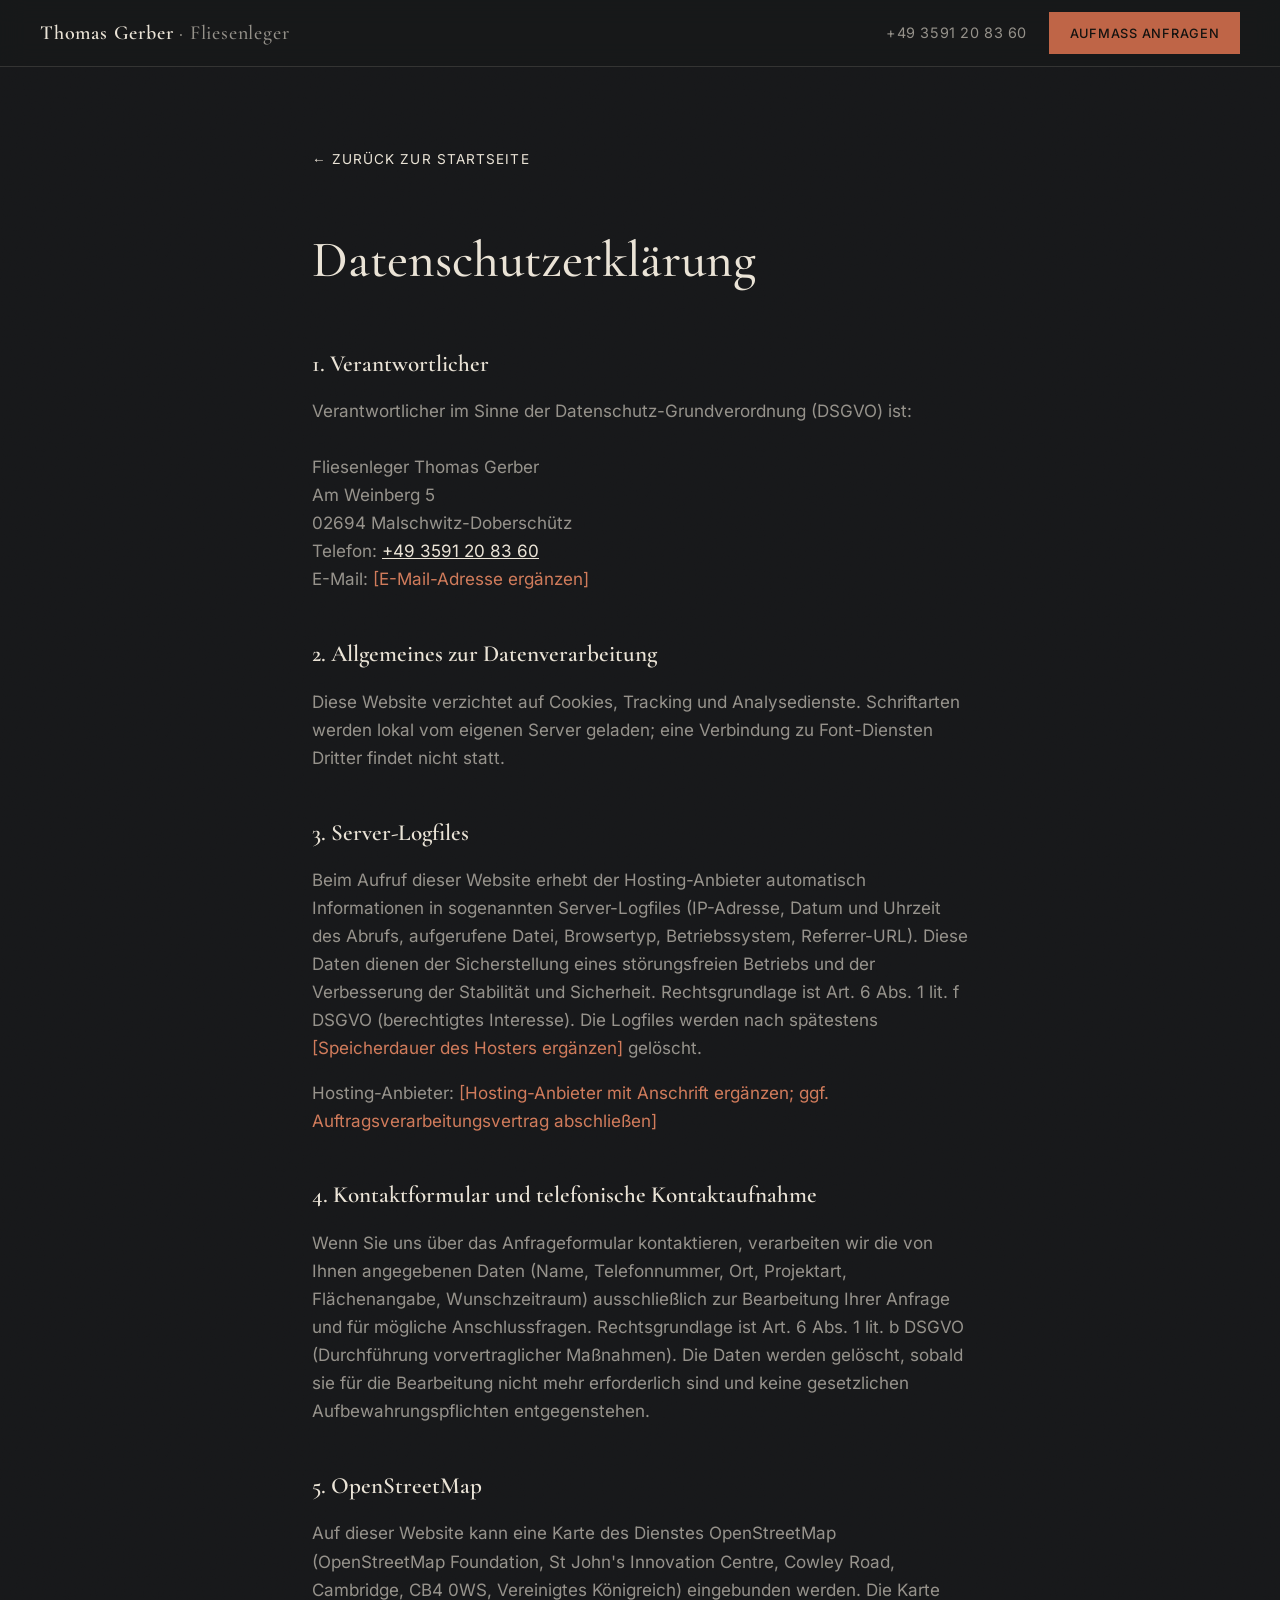
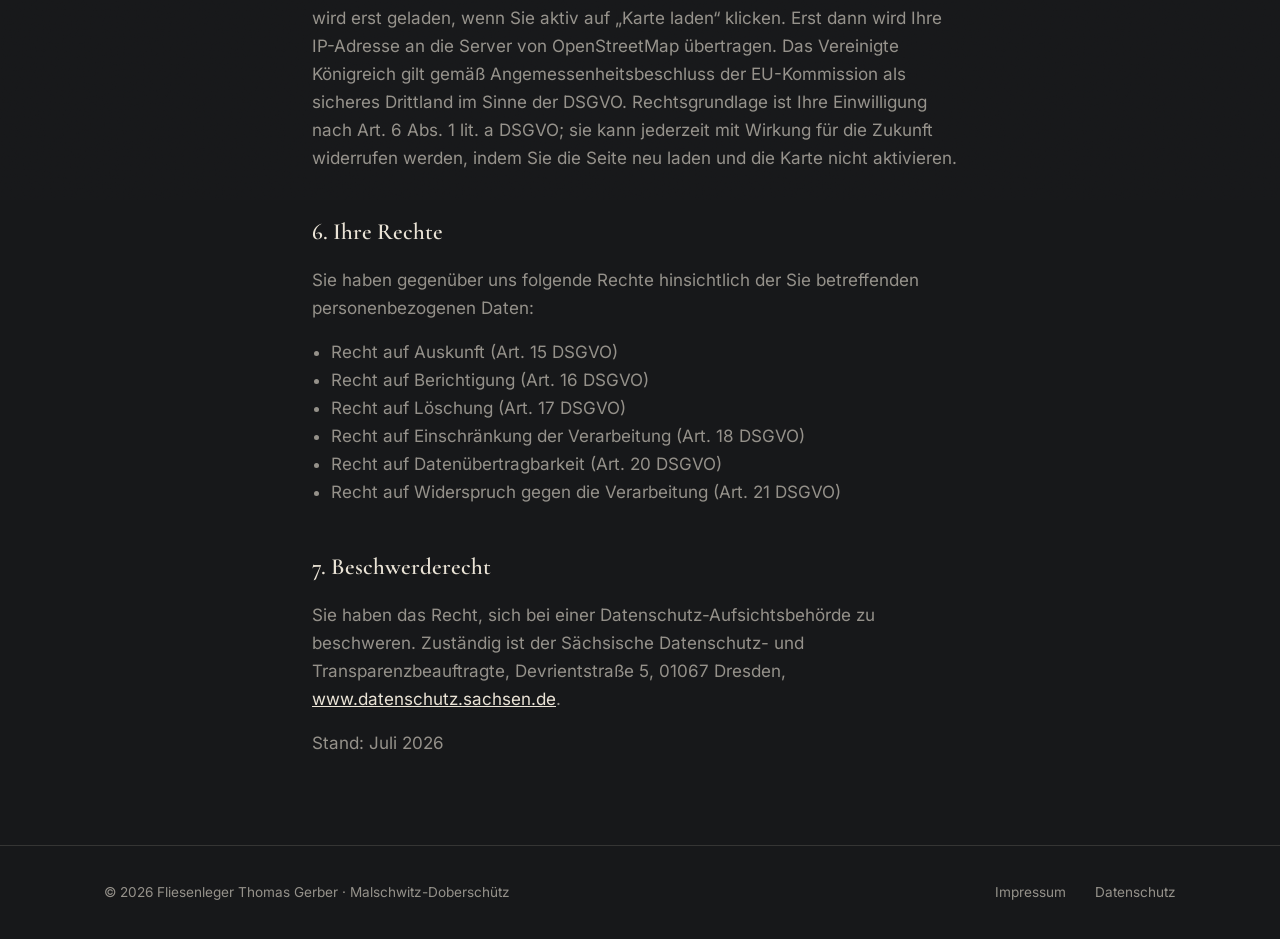
==== datenschutz.html @ 4b789f1f "Initial commit" ====
<!DOCTYPE html>
<html lang="de">
<head>
  <meta charset="UTF-8">
  <meta name="viewport" content="width=device-width, initial-scale=1.0">
  <title>Datenschutzerklärung – Fliesenleger Thomas Gerber</title>
  <meta name="robots" content="noindex, follow">
  <meta name="theme-color" content="#17181a">
  <link rel="stylesheet" href="css/style.css">
</head>
<body>

  <header class="site-head is-scrolled">
    <a class="brand" href="index.html">Thomas Gerber<span class="brand__sub"> · Fliesenleger</span></a>
    <div class="head-actions">
      <a class="head-phone" href="tel:+493591208360">+49&nbsp;3591&nbsp;20&nbsp;83&nbsp;60</a>
      <a class="btn btn--primary btn--small" href="index.html#anfrage">Aufmaß anfragen</a>
    </div>
  </header>

  <main class="legal">
    <div class="wrap">
      <a class="legal-back" href="index.html">← Zurück zur Startseite</a>
      <h1>Datenschutzerklärung</h1>

      <h2>1. Verantwortlicher</h2>
      <p>
        Verantwortlicher im Sinne der Datenschutz-Grundverordnung (DSGVO) ist:<br><br>
        Fliesenleger Thomas Gerber<br>
        Am Weinberg 5<br>
        02694 Malschwitz-Doberschütz<br>
        Telefon: <a href="tel:+493591208360">+49&nbsp;3591&nbsp;20&nbsp;83&nbsp;60</a><br>
        E-Mail: <span class="placeholder">[E-Mail-Adresse ergänzen]</span>
      </p>

      <h2>2. Allgemeines zur Datenverarbeitung</h2>
      <p>
        Diese Website verzichtet auf Cookies, Tracking und Analysedienste. Schriftarten werden
        lokal vom eigenen Server geladen; eine Verbindung zu Font-Diensten Dritter findet nicht statt.
      </p>

      <h2>3. Server-Logfiles</h2>
      <p>
        Beim Aufruf dieser Website erhebt der Hosting-Anbieter automatisch Informationen in
        sogenannten Server-Logfiles (IP-Adresse, Datum und Uhrzeit des Abrufs, aufgerufene Datei,
        Browsertyp, Betriebssystem, Referrer-URL). Diese Daten dienen der Sicherstellung eines
        störungsfreien Betriebs und der Verbesserung der Stabilität und Sicherheit.
        Rechtsgrundlage ist Art. 6 Abs. 1 lit. f DSGVO (berechtigtes Interesse).
        Die Logfiles werden nach spätestens <span class="placeholder">[Speicherdauer des Hosters ergänzen]</span> gelöscht.
      </p>
      <p>
        Hosting-Anbieter: <span class="placeholder">[Hosting-Anbieter mit Anschrift ergänzen; ggf. Auftragsverarbeitungsvertrag abschließen]</span>
      </p>

      <h2>4. Kontaktformular und telefonische Kontaktaufnahme</h2>
      <p>
        Wenn Sie uns über das Anfrageformular kontaktieren, verarbeiten wir die von Ihnen
        angegebenen Daten (Name, Telefonnummer, Ort, Projektart, Flächenangabe, Wunschzeitraum)
        ausschließlich zur Bearbeitung Ihrer Anfrage und für mögliche Anschlussfragen.
        Rechtsgrundlage ist Art. 6 Abs. 1 lit. b DSGVO (Durchführung vorvertraglicher Maßnahmen).
        Die Daten werden gelöscht, sobald sie für die Bearbeitung nicht mehr erforderlich sind
        und keine gesetzlichen Aufbewahrungspflichten entgegenstehen.
      </p>

      <h2>5. OpenStreetMap</h2>
      <p>
        Auf dieser Website kann eine Karte des Dienstes OpenStreetMap
        (OpenStreetMap Foundation, St John's Innovation Centre, Cowley Road, Cambridge, CB4 0WS,
        Vereinigtes Königreich) eingebunden werden. Die Karte wird erst geladen, wenn Sie aktiv
        auf „Karte laden“ klicken. Erst dann wird Ihre IP-Adresse an die Server von OpenStreetMap
        übertragen. Das Vereinigte Königreich gilt gemäß Angemessenheitsbeschluss der
        EU-Kommission als sicheres Drittland im Sinne der DSGVO.
        Rechtsgrundlage ist Ihre Einwilligung nach Art. 6 Abs. 1 lit. a DSGVO;
        sie kann jederzeit mit Wirkung für die Zukunft widerrufen werden, indem Sie die Seite
        neu laden und die Karte nicht aktivieren.
      </p>

      <h2>6. Ihre Rechte</h2>
      <p>Sie haben gegenüber uns folgende Rechte hinsichtlich der Sie betreffenden personenbezogenen Daten:</p>
      <ul>
        <li>Recht auf Auskunft (Art. 15 DSGVO)</li>
        <li>Recht auf Berichtigung (Art. 16 DSGVO)</li>
        <li>Recht auf Löschung (Art. 17 DSGVO)</li>
        <li>Recht auf Einschränkung der Verarbeitung (Art. 18 DSGVO)</li>
        <li>Recht auf Datenübertragbarkeit (Art. 20 DSGVO)</li>
        <li>Recht auf Widerspruch gegen die Verarbeitung (Art. 21 DSGVO)</li>
      </ul>

      <h2>7. Beschwerderecht</h2>
      <p>
        Sie haben das Recht, sich bei einer Datenschutz-Aufsichtsbehörde zu beschweren.
        Zuständig ist der Sächsische Datenschutz- und Transparenzbeauftragte,
        Devrientstraße 5, 01067 Dresden, <a href="https://www.datenschutz.sachsen.de" rel="noopener noreferrer" target="_blank">www.datenschutz.sachsen.de</a>.
      </p>

      <p>Stand: Juli 2026</p>
    </div>
  </main>

  <footer class="site-foot">
    <div class="wrap site-foot__row">
      <p>© <span data-year>2026</span> Fliesenleger Thomas Gerber · Malschwitz-Doberschütz</p>
      <nav aria-label="Rechtliches">
        <a href="impressum.html">Impressum</a>
        <a href="datenschutz.html">Datenschutz</a>
      </nav>
    </div>
  </footer>

  <div class="callbar">
    <a class="callbar__btn callbar__btn--call" href="tel:+493591208360">Anrufen</a>
    <a class="callbar__btn callbar__btn--cta" href="index.html#anfrage">Aufmaß anfragen</a>
  </div>

  <div class="grain" aria-hidden="true"></div>
  <script src="js/main.js" defer></script>
</body>
</html>
---- css/style.css ----
/* ==========================================================================
   Fliesenleger Thomas Gerber — Malschwitz-Doberschütz
   Deep anthracite / limestone cream / terracotta. Serif display, grotesk body.
   ========================================================================== */

/* ---------- Fonts (self-hosted, DSGVO-konform) ---------- */
@font-face {
  font-family: "Cormorant Garamond";
  src: url("../assets/fonts/cormorant-garamond-latin-500-normal.woff2") format("woff2");
  font-weight: 500; font-style: normal; font-display: swap;
}
@font-face {
  font-family: "Cormorant Garamond";
  src: url("../assets/fonts/cormorant-garamond-latin-600-normal.woff2") format("woff2");
  font-weight: 600; font-style: normal; font-display: swap;
}
@font-face {
  font-family: "Cormorant Garamond";
  src: url("../assets/fonts/cormorant-garamond-latin-500-italic.woff2") format("woff2");
  font-weight: 500; font-style: italic; font-display: swap;
}
@font-face {
  font-family: "Inter";
  src: url("../assets/fonts/inter-latin-400-normal.woff2") format("woff2");
  font-weight: 400; font-style: normal; font-display: swap;
}
@font-face {
  font-family: "Inter";
  src: url("../assets/fonts/inter-latin-500-normal.woff2") format("woff2");
  font-weight: 500; font-style: normal; font-display: swap;
}
@font-face {
  font-family: "Inter";
  src: url("../assets/fonts/inter-latin-600-normal.woff2") format("woff2");
  font-weight: 600; font-style: normal; font-display: swap;
}

/* ---------- Tokens ---------- */
:root {
  --bg: #17181a;
  --bg-raise: #1d1e21;
  --ink: #eae3d6;
  --ink-dim: rgba(234, 227, 214, 0.6);
  --ink-faint: rgba(234, 227, 214, 0.35);
  --line: rgba(234, 227, 214, 0.14);
  --accent: #bf6547;
  --accent-bright: #d07a5a;
  --serif: "Cormorant Garamond", "Times New Roman", serif;
  --grotesk: "Inter", "Helvetica Neue", Arial, sans-serif;
  --wrap: 72rem;
  --pad: clamp(1.25rem, 4vw, 2.5rem);
  --ease-out: cubic-bezier(0.22, 1, 0.36, 1);
}

/* ---------- Reset / base ---------- */
*, *::before, *::after { box-sizing: border-box; }
html { scroll-behavior: smooth; }
[id] { scroll-margin-top: 5.5rem; }
body {
  margin: 0;
  background: var(--bg);
  color: var(--ink);
  font-family: var(--grotesk);
  font-size: 1.0625rem;
  line-height: 1.65;
  font-weight: 400;
  -webkit-font-smoothing: antialiased;
  text-rendering: optimizeLegibility;
}
img, video { max-width: 100%; display: block; }
a { color: inherit; }
h1, h2, h3, p, dl, dd, dt, ol, ul { margin: 0; }
ul[role="list"], ol[role="list"] { list-style: none; padding: 0; }
button { font: inherit; color: inherit; background: none; border: 0; cursor: pointer; }
address { font-style: normal; }
::selection { background: var(--accent); color: var(--bg); }

.wrap { max-width: var(--wrap); margin-inline: auto; padding-inline: var(--pad); }

.skip-link {
  position: absolute; left: -999px; top: 0; z-index: 200;
  background: var(--accent); color: var(--bg);
  padding: 0.6rem 1.2rem; font-weight: 500; text-decoration: none;
}
.skip-link:focus { left: 0; }

:focus-visible { outline: 2px solid var(--accent-bright); outline-offset: 3px; }

/* ---------- Buttons ---------- */
.btn {
  display: inline-block;
  padding: 0.95rem 1.9rem;
  font-family: var(--grotesk);
  font-size: 0.92rem;
  font-weight: 500;
  letter-spacing: 0.06em;
  text-transform: uppercase;
  text-decoration: none;
  border: 1px solid transparent;
  transition: background-color 0.35s var(--ease-out), border-color 0.35s var(--ease-out), color 0.35s var(--ease-out);
}
.btn--primary { background: var(--accent); color: #141310; }
.btn--primary:hover { background: var(--accent-bright); }
.btn--ghost { border-color: var(--line); color: var(--ink); }
.btn--ghost:hover { border-color: var(--ink-dim); }
.btn--small { padding: 0.6rem 1.2rem; font-size: 0.8rem; }
.btn--block { width: 100%; text-align: center; margin-top: 0.5rem; }

/* ---------- Header ---------- */
.site-head {
  position: fixed; inset: 0 0 auto 0; z-index: 100;
  display: flex; align-items: center; gap: 2rem;
  padding: 1.1rem var(--pad);
  transition: background-color 0.5s ease, padding 0.5s ease, border-color 0.5s ease;
  border-bottom: 1px solid transparent;
}
.site-head.is-scrolled {
  background: rgba(23, 24, 26, 0.88);
  backdrop-filter: blur(12px);
  -webkit-backdrop-filter: blur(12px);
  border-bottom-color: var(--line);
  padding-block: 0.75rem;
}
.brand {
  font-family: var(--serif);
  font-size: 1.25rem;
  font-weight: 600;
  letter-spacing: 0.04em;
  text-decoration: none;
  white-space: nowrap;
}
.brand__sub { color: var(--ink-dim); font-weight: 500; }
.site-nav { display: flex; gap: 1.6rem; margin-inline: auto; }
.site-nav a {
  font-size: 0.85rem; letter-spacing: 0.08em; text-transform: uppercase;
  text-decoration: none; color: var(--ink-dim);
  transition: color 0.3s ease;
}
.site-nav a:hover { color: var(--ink); }
.head-actions { display: flex; align-items: center; gap: 1.4rem; margin-left: auto; }
.site-nav + .head-actions { margin-left: 0; }
.head-phone {
  font-size: 0.9rem; letter-spacing: 0.04em; text-decoration: none;
  color: var(--ink-dim); transition: color 0.3s ease;
}
.head-phone:hover { color: var(--ink); }

/* ---------- Hero ---------- */
.hero { position: relative; }
html.js-scrub .hero { height: 340vh; }
.hero__pin {
  position: relative; height: 100svh; min-height: 34rem;
  overflow: hidden;
  display: flex; align-items: center; justify-content: center;
}
html.js-scrub .hero__pin { position: sticky; top: 0; height: 100vh; }
.hero__poster, .hero__video {
  position: absolute; inset: 0;
  width: 100%; height: 100%; object-fit: cover;
}
.hero__video { opacity: 0; transition: opacity 0.8s ease; }
.hero__video.is-ready { opacity: 1; }
.hero__shade {
  position: absolute; inset: 0;
  background:
    linear-gradient(to bottom, rgba(23,24,26,0.55) 0%, rgba(23,24,26,0.15) 35%, rgba(23,24,26,0.2) 65%, rgba(23,24,26,0.82) 100%),
    radial-gradient(ellipse at center, rgba(23,24,26,0) 45%, rgba(23,24,26,0.45) 100%);
}
.hero__content {
  position: relative; z-index: 2;
  text-align: center;
  padding-inline: var(--pad);
  max-width: 60rem;
}
.hero__eyebrow {
  font-size: 0.8rem; letter-spacing: 0.32em; text-transform: uppercase;
  color: var(--ink-dim);
  margin-bottom: clamp(1.2rem, 3vh, 2.2rem);
  opacity: 0;
  animation: fadeUp 1.2s var(--ease-out) 0.3s forwards;
}
.hero__title {
  font-family: var(--serif);
  font-weight: 600;
  line-height: 1.04;
  text-transform: uppercase;
}
.hero__title-line { display: block; }
.hero__title-line--small {
  font-size: clamp(1.05rem, 2.6vw, 1.7rem);
  font-weight: 500;
  color: var(--ink-dim);
  margin-bottom: 0.5rem;
  letter-spacing: 0.42em;
  opacity: 0;
  animation: trackIn 1.6s var(--ease-out) 0.55s forwards;
}
.hero__title-line--large {
  font-size: clamp(1.9rem, 6.2vw, 5.2rem);
  letter-spacing: 0.24em;
  white-space: nowrap;
  opacity: 0;
  animation: trackInLarge 1.8s var(--ease-out) 0.75s forwards;
}
.hero__sub {
  font-family: var(--serif);
  font-style: italic;
  font-weight: 500;
  font-size: clamp(1.2rem, 2.6vw, 1.7rem);
  color: var(--ink-dim);
  margin-top: clamp(1.2rem, 3vh, 2rem);
  opacity: 0;
  animation: fadeUp 1.2s var(--ease-out) 1.5s forwards;
}
.hero__actions {
  display: flex; flex-wrap: wrap; align-items: center; justify-content: center;
  gap: 1.4rem 2.2rem;
  margin-top: clamp(1.8rem, 4vh, 3rem);
  opacity: 0;
  animation: fadeUp 1.2s var(--ease-out) 1.9s forwards;
}
.hero__phone {
  font-size: 1.05rem; letter-spacing: 0.05em;
  text-decoration: none; color: var(--ink);
  border-bottom: 1px solid var(--ink-faint);
  padding-bottom: 0.15rem;
  transition: border-color 0.3s ease;
}
.hero__phone:hover { border-color: var(--accent); }
.hero__hint {
  position: absolute; bottom: 2.2rem; left: 50%; transform: translateX(-50%);
  z-index: 2;
  font-size: 0.72rem; letter-spacing: 0.3em; text-transform: uppercase;
  color: var(--ink-faint);
  display: flex; flex-direction: column; align-items: center; gap: 0.8rem;
  opacity: 0;
  animation: fadeUp 1.2s var(--ease-out) 2.6s forwards;
}
.hero__hint-line {
  width: 1px; height: 3.2rem;
  background: linear-gradient(to bottom, transparent, var(--ink-faint));
}

@keyframes fadeUp {
  from { opacity: 0; transform: translateY(14px); }
  to   { opacity: 1; transform: translateY(0); }
}
@keyframes trackIn {
  from { opacity: 0; letter-spacing: 0.7em; }
  to   { opacity: 1; letter-spacing: 0.42em; }
}
@keyframes trackInLarge {
  from { opacity: 0; letter-spacing: 0.4em; }
  to   { opacity: 1; letter-spacing: 0.24em; }
}
@media (max-width: 48rem) {
  .hero__title-line--large { letter-spacing: 0.16em; }
  .hero__title-line--small { letter-spacing: 0.3em; }
  @keyframes trackInLarge {
    from { opacity: 0; letter-spacing: 0.3em; }
    to   { opacity: 1; letter-spacing: 0.16em; }
  }
}

/* ---------- Sections ---------- */
.section { position: relative; padding-block: clamp(5rem, 12vh, 9rem); }
.section__title {
  font-family: var(--serif);
  font-weight: 500;
  font-size: clamp(2.1rem, 4.6vw, 3.4rem);
  letter-spacing: 0.02em;
  margin-bottom: clamp(2.5rem, 6vh, 4.5rem);
  display: flex; align-items: baseline; gap: 1.5rem;
}
.section__title::after {
  content: ""; flex: 1; height: 1px; background: var(--line);
  transform: translateY(-0.4rem);
}

/* ---------- Leistungen ---------- */
.cards {
  display: grid;
  grid-template-columns: repeat(4, 1fr);
  gap: 1px;
  background: var(--line);
  border: 1px solid var(--line);
}
.card {
  background: var(--bg);
  padding: clamp(1.6rem, 3vw, 2.4rem);
  min-height: 14rem;
  display: flex; flex-direction: column; gap: 1rem;
  transition: background-color 0.5s ease;
}
.card:hover { background: var(--bg-raise); }
.card__title {
  font-family: var(--serif);
  font-weight: 600;
  font-size: clamp(1.35rem, 2.2vw, 1.7rem);
  line-height: 1.2;
}
.card__line { color: var(--ink-dim); font-size: 0.95rem; margin-top: auto; }

/* ---------- Media sections (Referenzen / Vertrauen) ---------- */
.section--media { overflow: hidden; }
.media-bg { position: absolute; inset: 0; z-index: 0; }
.media-bg video {
  position: absolute; left: 0; top: -12%;
  width: 100%; height: 124%;
  object-fit: cover;
  will-change: transform;
}
.media-bg__shade {
  position: absolute; inset: 0;
  background: linear-gradient(to bottom, rgba(23,24,26,0.94), rgba(23,24,26,0.78) 50%, rgba(23,24,26,0.94));
}
.section--media .wrap { position: relative; z-index: 1; }

/* ---------- Before/After ---------- */
.ba { max-width: 56rem; margin-inline: auto; }
.ba__frame {
  position: relative;
  aspect-ratio: 16 / 10;
  overflow: hidden;
  border: 1px solid var(--line);
  --pos: 50%;
}
.ba__img {
  position: absolute; inset: 0;
  width: 100%; height: 100%; object-fit: cover;
  user-select: none; -webkit-user-drag: none;
}
.ba__img--after { clip-path: inset(0 0 0 var(--pos)); }
.ba__divider {
  position: absolute; top: 0; bottom: 0; left: var(--pos);
  width: 1px; background: rgba(234, 227, 214, 0.85);
  z-index: 2; pointer-events: none;
  transform: translateX(-0.5px);
}
.ba__handle {
  position: absolute; top: 50%; left: 50%;
  transform: translate(-50%, -50%);
  width: 2.8rem; height: 2.8rem;
  border: 1px solid rgba(234, 227, 214, 0.85);
  border-radius: 50%;
  background: rgba(23, 24, 26, 0.55);
  backdrop-filter: blur(4px);
}
.ba__handle::before, .ba__handle::after {
  content: ""; position: absolute; top: 50%;
  width: 0.5rem; height: 0.5rem;
  border-top: 1px solid var(--ink); border-left: 1px solid var(--ink);
}
.ba__handle::before { left: 0.55rem; transform: translateY(-50%) rotate(-45deg); }
.ba__handle::after { right: 0.55rem; transform: translateY(-50%) rotate(135deg); }
.ba__range {
  position: absolute; inset: 0; z-index: 3;
  width: 100%; height: 100%;
  margin: 0; opacity: 0;
  cursor: ew-resize;
  -webkit-appearance: none; appearance: none;
  touch-action: none;
}
.ba__range:focus-visible ~ .ba__divider .ba__handle,
.ba__frame:has(.ba__range:focus-visible) .ba__handle {
  outline: 2px solid var(--accent-bright); outline-offset: 3px;
}
.ba__tag {
  position: absolute; bottom: 0.9rem; z-index: 2;
  font-size: 0.7rem; letter-spacing: 0.22em; text-transform: uppercase;
  color: var(--ink-dim);
  background: rgba(23, 24, 26, 0.6);
  padding: 0.3rem 0.7rem;
  pointer-events: none;
}
.ba__tag--before { left: 0.9rem; }
.ba__tag--after { right: 0.9rem; }
.ba__caption {
  margin-top: 1.3rem;
  text-align: center;
  font-size: 0.92rem;
  letter-spacing: 0.06em;
  color: var(--ink-dim);
}
.ba__projects {
  display: flex; flex-wrap: wrap; justify-content: center;
  gap: 0.5rem 2rem;
  margin-top: 1.6rem;
}
.ba__project {
  font-size: 0.85rem; letter-spacing: 0.08em; text-transform: uppercase;
  color: var(--ink-faint);
  padding: 0.4rem 0.2rem;
  border-bottom: 1px solid transparent;
  transition: color 0.3s ease, border-color 0.3s ease;
}
.ba__project:hover { color: var(--ink-dim); }
.ba__project.is-active { color: var(--ink); border-bottom-color: var(--accent); }
.ba__note {
  margin-top: 1.6rem;
  text-align: center;
  font-size: 0.78rem;
  color: var(--ink-faint);
}

/* ---------- Ablauf ---------- */
.steps {
  display: grid;
  grid-template-columns: repeat(4, 1fr);
  gap: clamp(2rem, 4vw, 3.5rem);
  counter-reset: step;
}
.step { border-top: 1px solid var(--line); padding-top: 1.6rem; position: relative; }
.step::before {
  content: ""; position: absolute; top: -1px; left: 0;
  width: 2.6rem; height: 1px; background: var(--accent);
}
.step__num {
  font-family: var(--serif);
  font-size: 1rem; font-weight: 500;
  letter-spacing: 0.14em;
  color: var(--accent);
  display: block; margin-bottom: 1.1rem;
}
.step__title {
  font-family: var(--serif);
  font-weight: 600;
  font-size: clamp(1.3rem, 2vw, 1.55rem);
  line-height: 1.25;
  margin-bottom: 0.7rem;
}
.step__line { color: var(--ink-dim); font-size: 0.92rem; }

/* ---------- Vertrauen ---------- */
.section--vertrauen { padding-block: clamp(6rem, 16vh, 11rem); }
.nums {
  display: grid;
  grid-template-columns: repeat(4, 1fr);
  gap: clamp(2.5rem, 5vw, 4rem);
  text-align: center;
}
.num { display: flex; flex-direction: column-reverse; gap: 0.9rem; }
.num__value {
  font-family: var(--serif);
  font-weight: 500;
  font-size: clamp(3.4rem, 7vw, 5.6rem);
  line-height: 1;
  font-variant-numeric: lining-nums;
}
.num__label {
  font-size: 0.78rem; letter-spacing: 0.2em; text-transform: uppercase;
  color: var(--ink-dim);
  line-height: 1.5;
}

/* ---------- Anfrage ---------- */
.anfrage-grid {
  display: grid;
  grid-template-columns: minmax(0, 7fr) minmax(0, 5fr);
  gap: clamp(3rem, 6vw, 5.5rem);
  align-items: start;
}
.anfrage-intro { color: var(--ink-dim); margin-bottom: 2.2rem; }
#anfrage-form {
  display: grid;
  grid-template-columns: 1fr 1fr;
  gap: 1.4rem 1.6rem;
}
.field { display: flex; flex-direction: column; gap: 0.45rem; grid-column: span 2; }
.field--half { grid-column: span 1; }
.field label {
  font-size: 0.78rem; letter-spacing: 0.14em; text-transform: uppercase;
  color: var(--ink-dim);
}
.req { color: var(--accent); }
.field input, .field select {
  background: transparent;
  border: 0; border-bottom: 1px solid var(--line);
  color: var(--ink);
  font: inherit;
  padding: 0.55rem 0.1rem;
  border-radius: 0;
  transition: border-color 0.3s ease;
}
.field select { cursor: pointer; }
.field select option { background: var(--bg-raise); color: var(--ink); }
.field input:focus, .field select:focus {
  outline: none; border-bottom-color: var(--accent);
}
.field.has-error input { border-bottom-color: #cf5f4e; }
.field__error {
  font-size: 0.8rem; color: #d98577;
  min-height: 1.1em;
}
.field--hp { position: absolute; left: -9999px; width: 1px; height: 1px; overflow: hidden; }
#anfrage-form .btn--block { grid-column: span 2; }
.form-success { border: 1px solid var(--line); padding: 2.2rem; }
.form-success__title {
  font-family: var(--serif); font-weight: 600; font-size: 1.5rem;
  margin-bottom: 0.7rem;
}
.form-success a { color: var(--ink); }

.anfrage-kontakt { display: flex; flex-direction: column; gap: 2rem; }
.kontakt-block { line-height: 1.75; }
.kontakt-block__title {
  font-size: 0.78rem; letter-spacing: 0.14em; text-transform: uppercase;
  color: var(--ink-dim);
  font-weight: 500;
  margin-bottom: 0.4rem;
}
.kontakt-block p { color: var(--ink); }
.kontakt-phone {
  font-family: var(--serif);
  font-size: 1.6rem; font-weight: 500;
  text-decoration: none;
  border-bottom: 1px solid var(--ink-faint);
  transition: border-color 0.3s ease;
}
.kontakt-phone:hover { border-color: var(--accent); }
.map { border: 1px solid var(--line); padding: 1.6rem; }
.map iframe { width: 100%; height: 16rem; border: 0; display: block; filter: grayscale(1) contrast(0.9) brightness(0.9); }
.map__note { font-size: 0.78rem; color: var(--ink-faint); margin-top: 0.9rem; }
.map.is-loaded .map__load, .map.is-loaded .map__note { display: none; }

/* ---------- Footer ---------- */
.site-foot { border-top: 1px solid var(--line); padding-block: 2.2rem; }
.site-foot__row {
  display: flex; flex-wrap: wrap; gap: 1rem 2.5rem;
  align-items: center; justify-content: space-between;
  font-size: 0.85rem; color: var(--ink-dim);
}
.site-foot nav { display: flex; gap: 1.8rem; }
.site-foot a { color: var(--ink-dim); text-decoration: none; transition: color 0.3s ease; }
.site-foot a:hover { color: var(--ink); }

/* ---------- Mobile call bar ---------- */
.callbar {
  display: none;
  position: fixed; left: 0; right: 0; bottom: 0; z-index: 110;
  border-top: 1px solid var(--line);
  background: rgba(23, 24, 26, 0.92);
  backdrop-filter: blur(12px);
  -webkit-backdrop-filter: blur(12px);
  padding-bottom: env(safe-area-inset-bottom);
}
.callbar__btn {
  flex: 1;
  text-align: center;
  padding: 1rem 0.5rem;
  font-size: 0.85rem; font-weight: 500;
  letter-spacing: 0.08em; text-transform: uppercase;
  text-decoration: none;
}
.callbar__btn--call { color: var(--ink); }
.callbar__btn--cta { background: var(--accent); color: #141310; }

/* ---------- Film grain ---------- */
.grain {
  position: fixed; inset: -100%; z-index: 90;
  pointer-events: none;
  opacity: 0.055;
  mix-blend-mode: overlay;
  background-image: url("data:image/svg+xml,%3Csvg xmlns='http://www.w3.org/2000/svg' width='240' height='240'%3E%3Cfilter id='n'%3E%3CfeTurbulence type='fractalNoise' baseFrequency='0.85' numOctaves='2' stitchTiles='stitch'/%3E%3C/filter%3E%3Crect width='240' height='240' filter='url(%23n)'/%3E%3C/svg%3E");
  animation: grainShift 1.1s steps(4) infinite;
}
@keyframes grainShift {
  0% { transform: translate(0, 0); }
  25% { transform: translate(-3%, 2%); }
  50% { transform: translate(2%, -3%); }
  75% { transform: translate(-2%, -2%); }
  100% { transform: translate(0, 0); }
}

/* ---------- Reveal ---------- */
[data-reveal] {
  opacity: 0;
  transform: translateY(16px);
  transition: opacity 0.9s var(--ease-out), transform 0.9s var(--ease-out);
}
[data-reveal].is-visible { opacity: 1; transform: none; }
.cards .card:nth-child(2) { transition-delay: 0.08s; }
.cards .card:nth-child(3) { transition-delay: 0.16s; }
.cards .card:nth-child(4) { transition-delay: 0.24s; }
.steps .step:nth-child(2) { transition-delay: 0.08s; }
.steps .step:nth-child(3) { transition-delay: 0.16s; }
.steps .step:nth-child(4) { transition-delay: 0.24s; }
.nums .num:nth-child(2) { transition-delay: 0.08s; }
.nums .num:nth-child(3) { transition-delay: 0.16s; }
.nums .num:nth-child(4) { transition-delay: 0.24s; }

/* ---------- Legal pages ---------- */
.legal { padding-top: clamp(8rem, 16vh, 11rem); padding-bottom: clamp(4rem, 8vh, 6rem); }
.legal .wrap { max-width: 46rem; }
.legal h1 {
  font-family: var(--serif); font-weight: 500;
  font-size: clamp(2.2rem, 5vw, 3.2rem);
  margin-bottom: 2.5rem;
}
.legal h2 {
  font-family: var(--serif); font-weight: 600;
  font-size: 1.45rem;
  margin: 2.6rem 0 0.9rem;
}
.legal p, .legal ul { color: var(--ink-dim); margin-bottom: 1rem; }
.legal ul { padding-left: 1.2rem; }
.legal a { color: var(--ink); }
.legal .placeholder { color: var(--accent-bright); }
.legal-back {
  display: inline-block; margin-bottom: 3rem;
  font-size: 0.85rem; letter-spacing: 0.08em; text-transform: uppercase;
  color: var(--ink-dim); text-decoration: none;
}
.legal-back:hover { color: var(--ink); }

/* ==========================================================================
   Responsive
   ========================================================================== */
@media (max-width: 68rem) {
  .cards { grid-template-columns: repeat(2, 1fr); }
  .steps { grid-template-columns: repeat(2, 1fr); gap: 2.5rem 2rem; }
  .nums { grid-template-columns: repeat(2, 1fr); }
  .site-nav { display: none; }
}

@media (max-width: 48rem) {
  body { font-size: 1rem; }
  .head-phone { display: none; }
  .head-actions .btn { display: none; }
  .cards { grid-template-columns: 1fr; }
  .card { min-height: 0; }
  .steps { grid-template-columns: 1fr; }
  .nums { grid-template-columns: 1fr; gap: 3rem; }
  .anfrage-grid { grid-template-columns: 1fr; }
  #anfrage-form { grid-template-columns: 1fr; }
  .field, .field--half, #anfrage-form .btn--block { grid-column: span 1; }
  .callbar { display: flex; }
  body { padding-bottom: 3.4rem; }
  .section { padding-block: 4rem; }
  .hero__hint { display: none; }
  .grain { animation: none; }
  .ba__projects { gap: 0.3rem 1.4rem; }
}

/* ---------- Reduced motion ---------- */
@media (prefers-reduced-motion: reduce) {
  html { scroll-behavior: auto; }
  .hero__eyebrow, .hero__title-line--small, .hero__title-line--large,
  .hero__sub, .hero__actions, .hero__hint {
    animation: none; opacity: 1;
  }
  [data-reveal] { opacity: 1; transform: none; transition: none; }
  .grain { animation: none; }
  * { scroll-behavior: auto !important; }
}
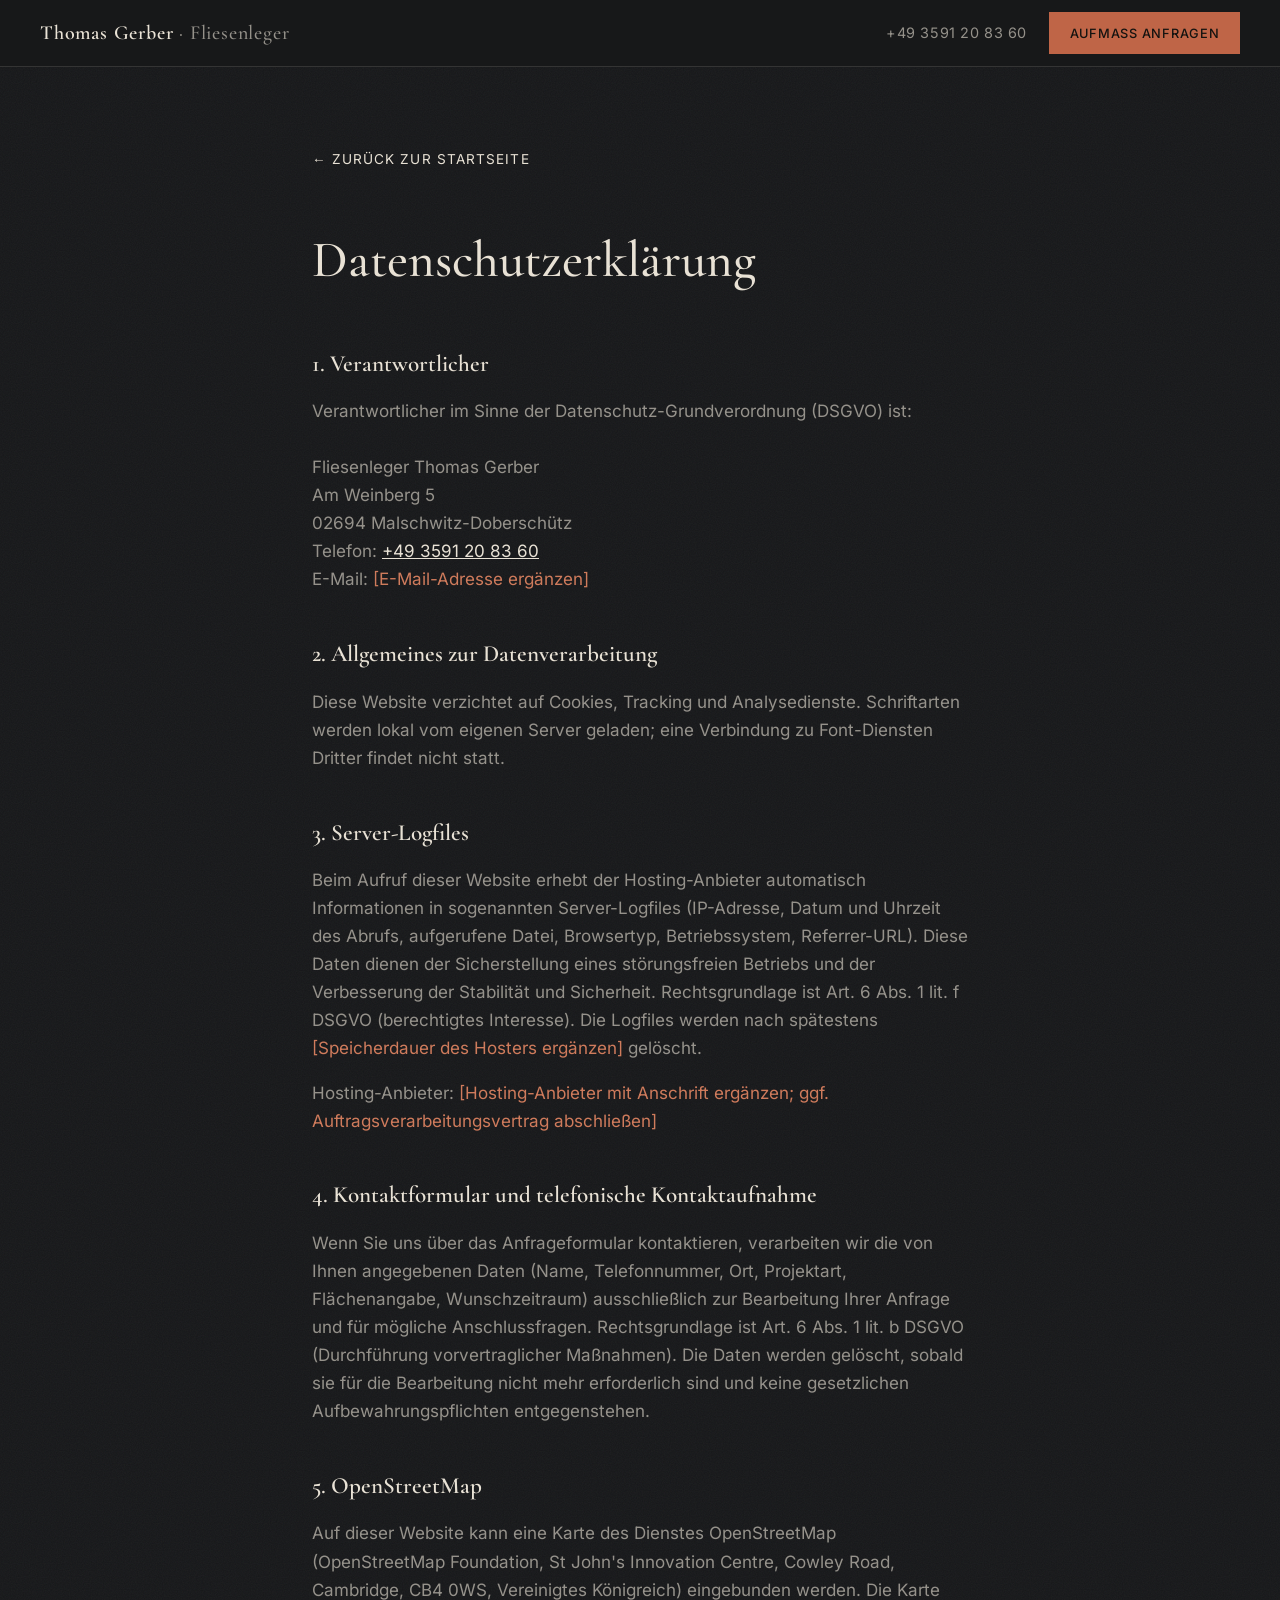
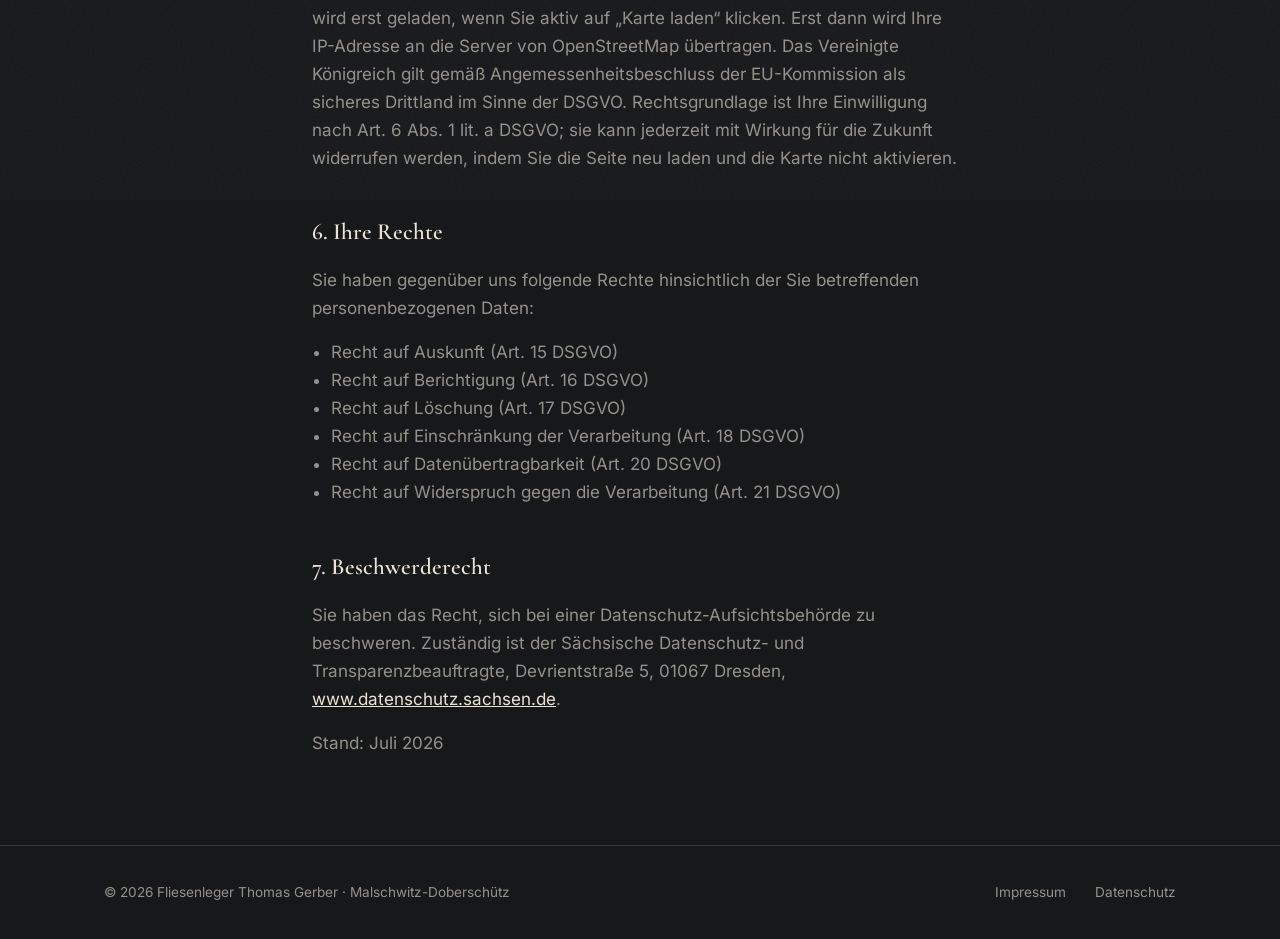
==== commit f15414b1: "Fix review findings: form visibility, honeypot, a11y, mobile edge cases - Form success state now act" ====
--- a/datenschutz.html
+++ b/datenschutz.html
@@ -2,7 +2,7 @@
 <html lang="de">
 <head>
   <meta charset="UTF-8">
-  <meta name="viewport" content="width=device-width, initial-scale=1.0">
+  <meta name="viewport" content="width=device-width, initial-scale=1.0, viewport-fit=cover">
   <title>Datenschutzerklärung – Fliesenleger Thomas Gerber</title>
   <meta name="robots" content="noindex, follow">
   <meta name="theme-color" content="#17181a">
--- a/css/style.css
+++ b/css/style.css
@@ -138,7 +138,6 @@
 }
 .site-nav a:hover { color: var(--ink); }
 .head-actions { display: flex; align-items: center; gap: 1.4rem; margin-left: auto; }
-.site-nav + .head-actions { margin-left: 0; }
 .head-phone {
   font-size: 0.9rem; letter-spacing: 0.04em; text-decoration: none;
   color: var(--ink-dim); transition: color 0.3s ease;
@@ -153,7 +152,7 @@
   overflow: hidden;
   display: flex; align-items: center; justify-content: center;
 }
-html.js-scrub .hero__pin { position: sticky; top: 0; height: 100vh; }
+html.js-scrub .hero__pin { position: sticky; top: 0; height: 100vh; min-height: 0; }
 .hero__poster, .hero__video {
   position: absolute; inset: 0;
   width: 100%; height: 100%; object-fit: cover;
@@ -255,10 +254,28 @@
 }
 @media (max-width: 48rem) {
   .hero__title-line--large { letter-spacing: 0.16em; }
-  .hero__title-line--small { letter-spacing: 0.3em; }
+  .hero__title-line--small { letter-spacing: 0.24em; }
+  /* Keyframes müssen mit-redefiniert werden: fill-forwards-Werte schlagen
+     normale Deklarationen, sonst bleibt das Desktop-Tracking stehen. */
   @keyframes trackInLarge {
     from { opacity: 0; letter-spacing: 0.3em; }
     to   { opacity: 1; letter-spacing: 0.16em; }
+  }
+  @keyframes trackIn {
+    from { opacity: 0; letter-spacing: 0.44em; }
+    to   { opacity: 1; letter-spacing: 0.24em; }
+  }
+}
+@media (max-width: 380px) {
+  .hero__title-line--large { font-size: 1.6rem; letter-spacing: 0.12em; }
+  .hero__title-line--small { font-size: 0.95rem; letter-spacing: 0.2em; }
+  @keyframes trackInLarge {
+    from { opacity: 0; letter-spacing: 0.24em; }
+    to   { opacity: 1; letter-spacing: 0.12em; }
+  }
+  @keyframes trackIn {
+    from { opacity: 0; letter-spacing: 0.36em; }
+    to   { opacity: 1; letter-spacing: 0.2em; }
   }
 }
 
@@ -359,10 +376,10 @@
   margin: 0; opacity: 0;
   cursor: ew-resize;
   -webkit-appearance: none; appearance: none;
-  touch-action: none;
-}
-.ba__range:focus-visible ~ .ba__divider .ba__handle,
-.ba__frame:has(.ba__range:focus-visible) .ba__handle {
+  /* pan-y: vertikales Wischen scrollt die Seite, horizontales Ziehen bedient den Regler */
+  touch-action: pan-y;
+}
+.ba__range:focus-visible ~ .ba__divider .ba__handle {
   outline: 2px solid var(--accent-bright); outline-offset: 3px;
 }
 .ba__tag {
@@ -389,18 +406,18 @@
 }
 .ba__project {
   font-size: 0.85rem; letter-spacing: 0.08em; text-transform: uppercase;
-  color: var(--ink-faint);
+  color: var(--ink-dim);
   padding: 0.4rem 0.2rem;
   border-bottom: 1px solid transparent;
   transition: color 0.3s ease, border-color 0.3s ease;
 }
-.ba__project:hover { color: var(--ink-dim); }
+.ba__project:hover { color: var(--ink); }
 .ba__project.is-active { color: var(--ink); border-bottom-color: var(--accent); }
 .ba__note {
   margin-top: 1.6rem;
   text-align: center;
   font-size: 0.78rem;
-  color: var(--ink-faint);
+  color: var(--ink-dim);
 }
 
 /* ---------- Ablauf ---------- */
@@ -419,7 +436,7 @@
   font-family: var(--serif);
   font-size: 1rem; font-weight: 500;
   letter-spacing: 0.14em;
-  color: var(--accent);
+  color: var(--accent-bright);
   display: block; margin-bottom: 1.1rem;
 }
 .step__title {
@@ -472,7 +489,7 @@
   font-size: 0.78rem; letter-spacing: 0.14em; text-transform: uppercase;
   color: var(--ink-dim);
 }
-.req { color: var(--accent); }
+.req { color: var(--accent-bright); }
 .field input, .field select {
   background: transparent;
   border: 0; border-bottom: 1px solid var(--line);
@@ -494,6 +511,7 @@
 }
 .field--hp { position: absolute; left: -9999px; width: 1px; height: 1px; overflow: hidden; }
 #anfrage-form .btn--block { grid-column: span 2; }
+#anfrage-form[hidden] { display: none; }
 .form-success { border: 1px solid var(--line); padding: 2.2rem; }
 .form-success__title {
   font-family: var(--serif); font-weight: 600; font-size: 1.5rem;
@@ -520,7 +538,7 @@
 .kontakt-phone:hover { border-color: var(--accent); }
 .map { border: 1px solid var(--line); padding: 1.6rem; }
 .map iframe { width: 100%; height: 16rem; border: 0; display: block; filter: grayscale(1) contrast(0.9) brightness(0.9); }
-.map__note { font-size: 0.78rem; color: var(--ink-faint); margin-top: 0.9rem; }
+.map__note { font-size: 0.78rem; color: var(--ink-dim); margin-top: 0.9rem; }
 .map.is-loaded .map__load, .map.is-loaded .map__note { display: none; }
 
 /* ---------- Footer ---------- */
@@ -551,6 +569,11 @@
   font-size: 0.85rem; font-weight: 500;
   letter-spacing: 0.08em; text-transform: uppercase;
   text-decoration: none;
+  white-space: nowrap;
+  overflow: hidden;
+}
+@media (max-width: 23rem) {
+  .callbar__btn { font-size: 0.74rem; letter-spacing: 0.04em; padding-inline: 0.3rem; }
 }
 .callbar__btn--call { color: var(--ink); }
 .callbar__btn--cta { background: var(--accent); color: #141310; }
@@ -559,8 +582,9 @@
 .grain {
   position: fixed; inset: -100%; z-index: 90;
   pointer-events: none;
-  opacity: 0.055;
-  mix-blend-mode: overlay;
+  /* Kein mix-blend-mode: erzwingt Backdrop-Compositing der ganzen Seite (Scroll-Jank).
+     Reine Alpha-Überlagerung ist bei dieser Opazität visuell gleichwertig. */
+  opacity: 0.05;
   background-image: url("data:image/svg+xml,%3Csvg xmlns='http://www.w3.org/2000/svg' width='240' height='240'%3E%3Cfilter id='n'%3E%3CfeTurbulence type='fractalNoise' baseFrequency='0.85' numOctaves='2' stitchTiles='stitch'/%3E%3C/filter%3E%3Crect width='240' height='240' filter='url(%23n)'/%3E%3C/svg%3E");
   animation: grainShift 1.1s steps(4) infinite;
 }
@@ -573,12 +597,14 @@
 }
 
 /* ---------- Reveal ---------- */
-[data-reveal] {
+/* Nur ausblenden, wenn JS nachweislich läuft (html.js wird inline im <head> gesetzt) —
+   ohne JS bleibt die Seite vollständig sichtbar. */
+html.js [data-reveal] {
   opacity: 0;
   transform: translateY(16px);
   transition: opacity 0.9s var(--ease-out), transform 0.9s var(--ease-out);
 }
-[data-reveal].is-visible { opacity: 1; transform: none; }
+html.js [data-reveal].is-visible { opacity: 1; transform: none; }
 .cards .card:nth-child(2) { transition-delay: 0.08s; }
 .cards .card:nth-child(3) { transition-delay: 0.16s; }
 .cards .card:nth-child(4) { transition-delay: 0.24s; }
@@ -590,11 +616,16 @@
 .nums .num:nth-child(4) { transition-delay: 0.24s; }
 
 /* ---------- Legal pages ---------- */
-.legal { padding-top: clamp(8rem, 16vh, 11rem); padding-bottom: clamp(4rem, 8vh, 6rem); }
+.legal {
+  padding-top: clamp(8rem, 16vh, 11rem); padding-bottom: clamp(4rem, 8vh, 6rem);
+  overflow-wrap: break-word;
+  hyphens: auto;
+}
 .legal .wrap { max-width: 46rem; }
+.legal p a { overflow-wrap: anywhere; }
 .legal h1 {
   font-family: var(--serif); font-weight: 500;
-  font-size: clamp(2.2rem, 5vw, 3.2rem);
+  font-size: clamp(1.9rem, 5vw, 3.2rem);
   margin-bottom: 2.5rem;
 }
 .legal h2 {
@@ -633,13 +664,41 @@
   .nums { grid-template-columns: 1fr; gap: 3rem; }
   .anfrage-grid { grid-template-columns: 1fr; }
   #anfrage-form { grid-template-columns: 1fr; }
+  #anfrage-form[hidden] { display: none; }
   .field, .field--half, #anfrage-form .btn--block { grid-column: span 1; }
   .callbar { display: flex; }
-  body { padding-bottom: 3.4rem; }
+  body { padding-bottom: calc(3.4rem + env(safe-area-inset-bottom)); }
   .section { padding-block: 4rem; }
   .hero__hint { display: none; }
   .grain { animation: none; }
   .ba__projects { gap: 0.3rem 1.4rem; }
+}
+
+/* ---------- Video pause toggle (WCAG 2.2.2) ---------- */
+.media-toggle {
+  position: fixed; left: 1rem; bottom: 1rem; z-index: 95;
+  font-size: 0.72rem; letter-spacing: 0.1em; text-transform: uppercase;
+  color: var(--ink-dim);
+  background: rgba(23, 24, 26, 0.75);
+  border: 1px solid var(--line);
+  padding: 0.5rem 0.9rem;
+  backdrop-filter: blur(8px);
+  -webkit-backdrop-filter: blur(8px);
+  transition: color 0.3s ease, border-color 0.3s ease;
+}
+.media-toggle:hover { color: var(--ink); border-color: var(--ink-dim); }
+@media (max-width: 48rem) {
+  /* Über der mobilen Anrufleiste platzieren */
+  .media-toggle { bottom: calc(3.4rem + env(safe-area-inset-bottom) + 0.7rem); }
+}
+
+/* ---------- Print ---------- */
+@media print {
+  body { background: #fff; color: #000; padding-bottom: 0; }
+  .legal p, .legal ul, .legal a, .legal h1, .legal h2 { color: #000; }
+  .site-head, .callbar, .grain, .skip-link, .media-toggle, .site-foot nav { display: none !important; }
+  .legal { padding-top: 1rem; }
+  .legal .placeholder { color: #000; font-style: italic; }
 }
 
 /* ---------- Reduced motion ---------- */
@@ -649,7 +708,7 @@
   .hero__sub, .hero__actions, .hero__hint {
     animation: none; opacity: 1;
   }
-  [data-reveal] { opacity: 1; transform: none; transition: none; }
+  html.js [data-reveal], [data-reveal] { opacity: 1; transform: none; transition: none; }
   .grain { animation: none; }
   * { scroll-behavior: auto !important; }
 }
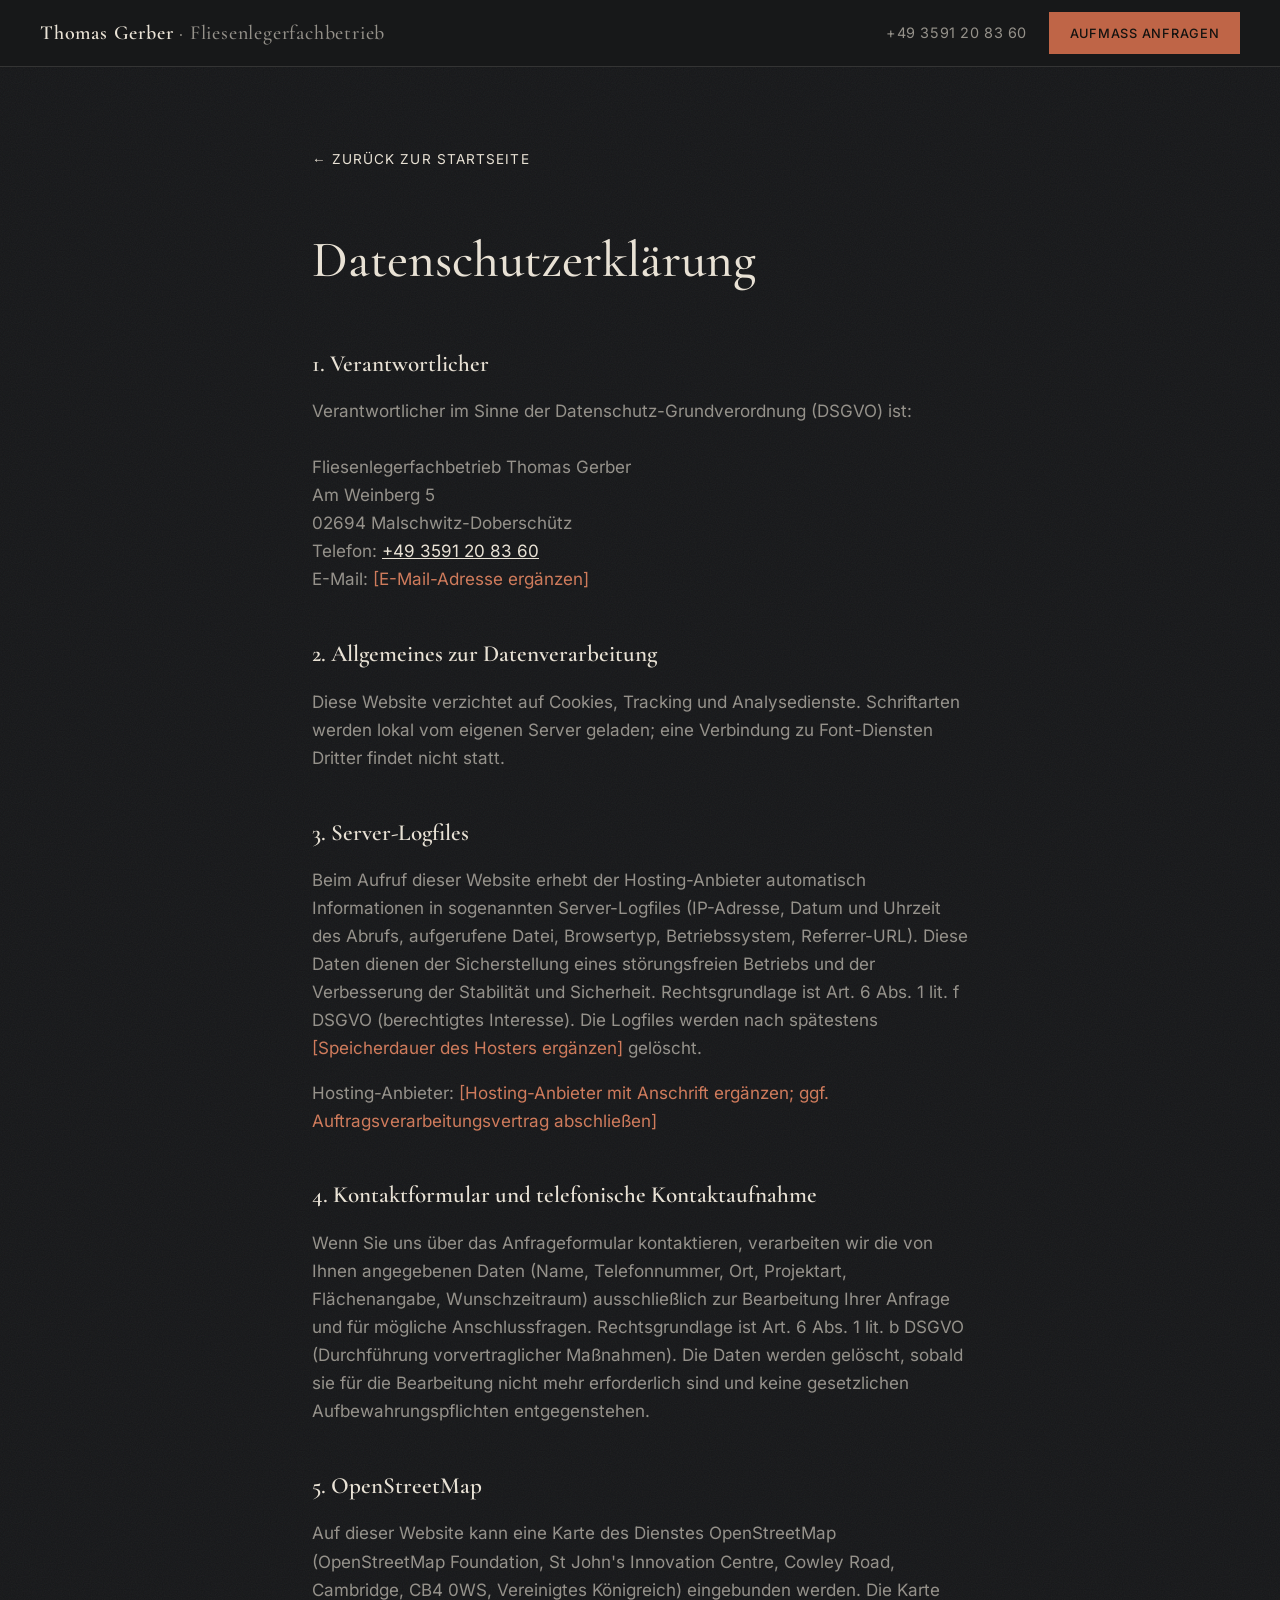
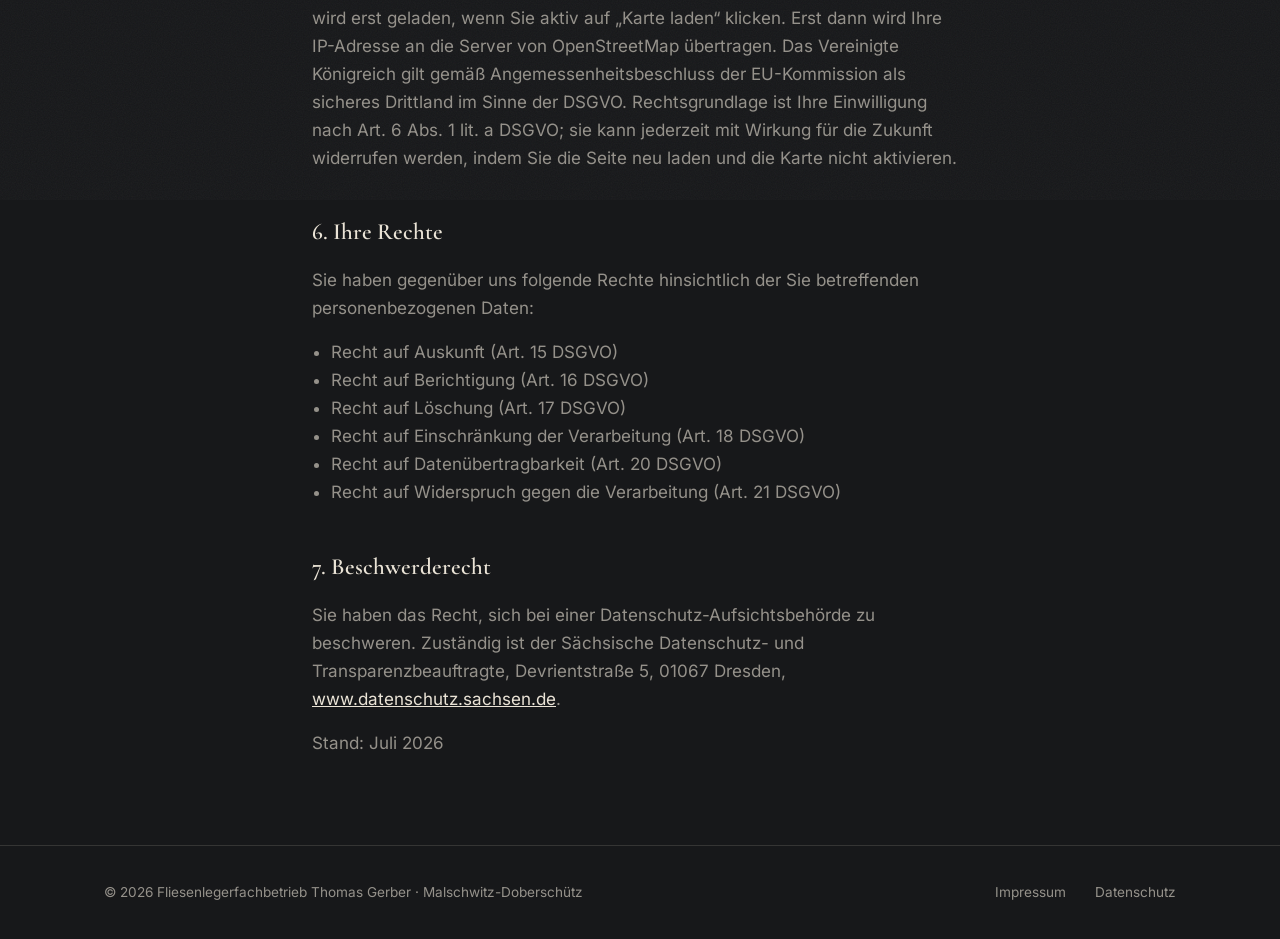
==== commit 2dda56ef: "Apply client feedback from Thomas Gerber - Use official business name "Fliesenlegerfachbetrieb Thoma" ====
--- a/datenschutz.html
+++ b/datenschutz.html
@@ -3,7 +3,7 @@
 <head>
   <meta charset="UTF-8">
   <meta name="viewport" content="width=device-width, initial-scale=1.0, viewport-fit=cover">
-  <title>Datenschutzerklärung – Fliesenleger Thomas Gerber</title>
+  <title>Datenschutzerklärung – Fliesenlegerfachbetrieb Thomas Gerber</title>
   <meta name="robots" content="noindex, follow">
   <meta name="theme-color" content="#17181a">
   <link rel="stylesheet" href="css/style.css">
@@ -11,7 +11,7 @@
 <body>
 
   <header class="site-head is-scrolled">
-    <a class="brand" href="index.html">Thomas Gerber<span class="brand__sub"> · Fliesenleger</span></a>
+    <a class="brand" href="index.html">Thomas Gerber<span class="brand__sub"> · Fliesenlegerfachbetrieb</span></a>
     <div class="head-actions">
       <a class="head-phone" href="tel:+493591208360">+49&nbsp;3591&nbsp;20&nbsp;83&nbsp;60</a>
       <a class="btn btn--primary btn--small" href="index.html#anfrage">Aufmaß anfragen</a>
@@ -26,7 +26,7 @@
       <h2>1. Verantwortlicher</h2>
       <p>
         Verantwortlicher im Sinne der Datenschutz-Grundverordnung (DSGVO) ist:<br><br>
-        Fliesenleger Thomas Gerber<br>
+        Fliesenlegerfachbetrieb Thomas Gerber<br>
         Am Weinberg 5<br>
         02694 Malschwitz-Doberschütz<br>
         Telefon: <a href="tel:+493591208360">+49&nbsp;3591&nbsp;20&nbsp;83&nbsp;60</a><br>
@@ -99,7 +99,7 @@
 
   <footer class="site-foot">
     <div class="wrap site-foot__row">
-      <p>© <span data-year>2026</span> Fliesenleger Thomas Gerber · Malschwitz-Doberschütz</p>
+      <p>© <span data-year>2026</span> Fliesenlegerfachbetrieb Thomas Gerber · Malschwitz-Doberschütz</p>
       <nav aria-label="Rechtliches">
         <a href="impressum.html">Impressum</a>
         <a href="datenschutz.html">Datenschutz</a>
--- a/css/style.css
+++ b/css/style.css
@@ -1,5 +1,5 @@
 /* ==========================================================================
-   Fliesenleger Thomas Gerber — Malschwitz-Doberschütz
+   Fliesenlegerfachbetrieb Thomas Gerber — Malschwitz-Doberschütz
    Deep anthracite / limestone cream / terracotta. Serif display, grotesk body.
    ========================================================================== */
 
@@ -297,11 +297,14 @@
 /* ---------- Leistungen ---------- */
 .cards {
   display: grid;
-  grid-template-columns: repeat(4, 1fr);
+  grid-template-columns: repeat(3, 1fr);
   gap: 1px;
   background: var(--line);
   border: 1px solid var(--line);
 }
+/* 5 Karten in 3 Spalten: die letzte Karte füllt die zweite Reihe auf,
+   damit keine leere Zelle im Hairline-Raster sichtbar wird. */
+.cards .card:nth-child(5) { grid-column: span 2; }
 .card {
   background: var(--bg);
   padding: clamp(1.6rem, 3vw, 2.4rem);
@@ -423,7 +426,7 @@
 /* ---------- Ablauf ---------- */
 .steps {
   display: grid;
-  grid-template-columns: repeat(4, 1fr);
+  grid-template-columns: repeat(3, 1fr);
   gap: clamp(2rem, 4vw, 3.5rem);
   counter-reset: step;
 }
@@ -452,7 +455,7 @@
 .section--vertrauen { padding-block: clamp(6rem, 16vh, 11rem); }
 .nums {
   display: grid;
-  grid-template-columns: repeat(4, 1fr);
+  grid-template-columns: repeat(3, 1fr);
   gap: clamp(2.5rem, 5vw, 4rem);
   text-align: center;
 }
@@ -468,6 +471,13 @@
   font-size: 0.78rem; letter-spacing: 0.2em; text-transform: uppercase;
   color: var(--ink-dim);
   line-height: 1.5;
+}
+.num__prefix {
+  font-size: 0.34em;
+  letter-spacing: 0.18em;
+  text-transform: uppercase;
+  color: var(--ink-dim);
+  vertical-align: 0.55em;
 }
 
 /* ---------- Anfrage ---------- */
@@ -608,12 +618,11 @@
 .cards .card:nth-child(2) { transition-delay: 0.08s; }
 .cards .card:nth-child(3) { transition-delay: 0.16s; }
 .cards .card:nth-child(4) { transition-delay: 0.24s; }
+.cards .card:nth-child(5) { transition-delay: 0.32s; }
 .steps .step:nth-child(2) { transition-delay: 0.08s; }
 .steps .step:nth-child(3) { transition-delay: 0.16s; }
-.steps .step:nth-child(4) { transition-delay: 0.24s; }
 .nums .num:nth-child(2) { transition-delay: 0.08s; }
 .nums .num:nth-child(3) { transition-delay: 0.16s; }
-.nums .num:nth-child(4) { transition-delay: 0.24s; }
 
 /* ---------- Legal pages ---------- */
 .legal {
@@ -649,8 +658,7 @@
    ========================================================================== */
 @media (max-width: 68rem) {
   .cards { grid-template-columns: repeat(2, 1fr); }
-  .steps { grid-template-columns: repeat(2, 1fr); gap: 2.5rem 2rem; }
-  .nums { grid-template-columns: repeat(2, 1fr); }
+  .steps { gap: 2.5rem 2rem; }
   .site-nav { display: none; }
 }
 
@@ -658,7 +666,9 @@
   body { font-size: 1rem; }
   .head-phone { display: none; }
   .head-actions .btn { display: none; }
+  .brand__sub { display: none; }
   .cards { grid-template-columns: 1fr; }
+  .cards .card:nth-child(5) { grid-column: auto; }
   .card { min-height: 0; }
   .steps { grid-template-columns: 1fr; }
   .nums { grid-template-columns: 1fr; gap: 3rem; }
